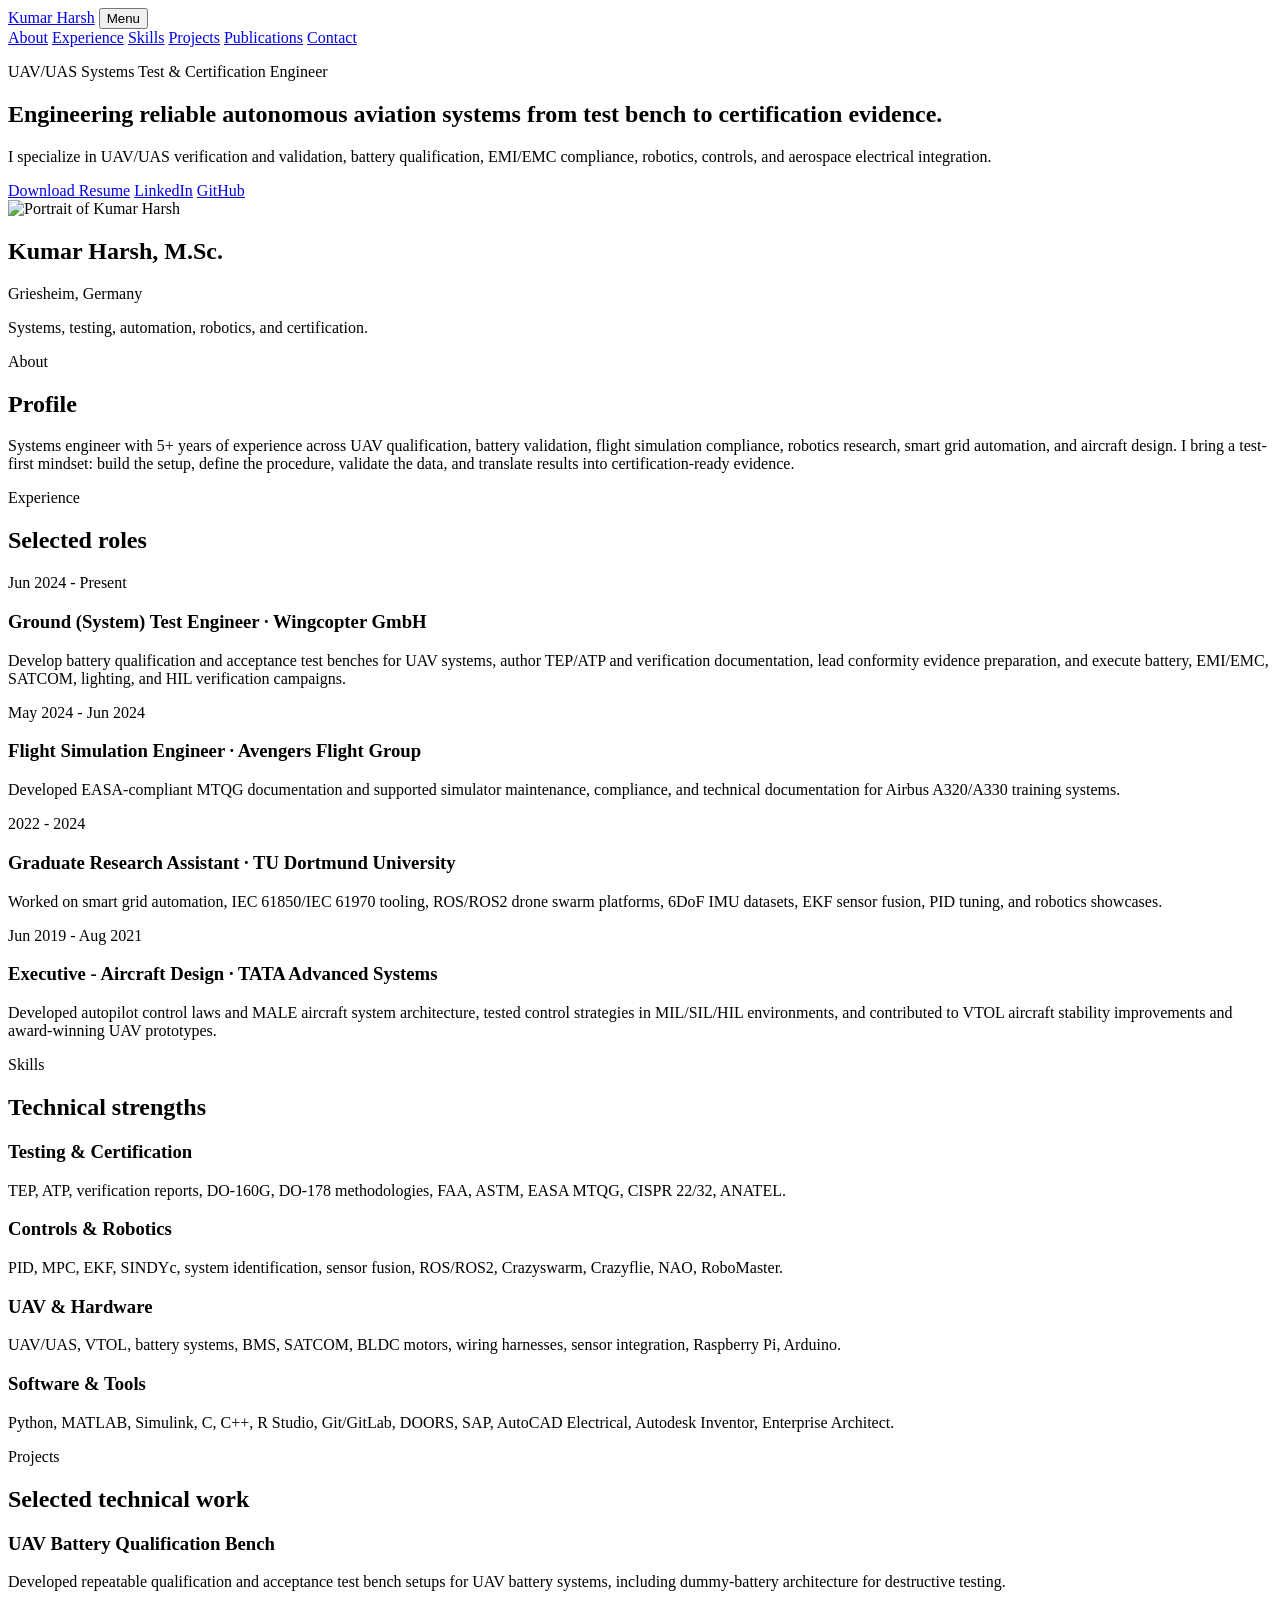
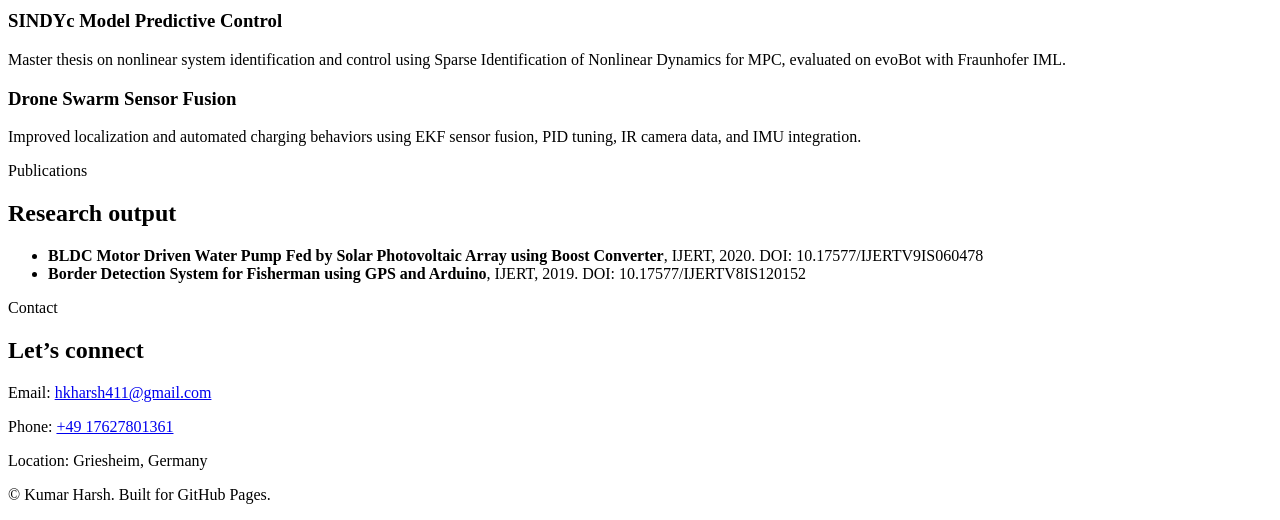
==== index.html @ a1ae2ff5 "Add files via upload" ====
<!DOCTYPE html>
<html lang="en">
<head>
  <meta charset="utf-8" />
  <meta name="viewport" content="width=device-width, initial-scale=1" />
  <meta name="description" content="Kumar Harsh - UAV/UAS Systems Test & Certification Engineer specializing in robotics, controls, validation, and aerospace systems." />
  <title>Kumar Harsh | UAV/UAS Systems Engineer</title>
  <link rel="stylesheet" href="styles.css" />
</head>
<body>
  <header class="site-header" id="top">
    <nav class="nav" aria-label="Main navigation">
      <a class="brand" href="#top">Kumar Harsh</a>
      <button class="nav-toggle" aria-expanded="false" aria-controls="nav-menu">Menu</button>
      <div class="nav-menu" id="nav-menu">
        <a href="#about">About</a>
        <a href="#experience">Experience</a>
        <a href="#skills">Skills</a>
        <a href="#projects">Projects</a>
        <a href="#publications">Publications</a>
        <a href="#contact">Contact</a>
      </div>
    </nav>
  </header>

  <main>
    <section class="hero section-shell">
      <div class="hero-copy">
        <p class="eyebrow">UAV/UAS Systems Test & Certification Engineer</p>
        <h1>Engineering reliable autonomous aviation systems from test bench to certification evidence.</h1>
        <p class="lead">I specialize in UAV/UAS verification and validation, battery qualification, EMI/EMC compliance, robotics, controls, and aerospace electrical integration.</p>
        <div class="hero-actions">
          <a class="button primary" href="assets/Kumar_Harsh_Professional_Resume.pdf" target="_blank" rel="noopener">Download Resume</a>
          <a class="button secondary" href="https://www.linkedin.com/in/hkharsh786/" target="_blank" rel="noopener">LinkedIn</a>
          <a class="button secondary" href="https://github.com/kumarharsh2070" target="_blank" rel="noopener">GitHub</a>
        </div>
      </div>
      <div class="hero-card" aria-label="Profile summary">
        <img src="assets/profile.jpeg" alt="Portrait of Kumar Harsh" />
        <div>
          <h2>Kumar Harsh, M.Sc.</h2>
          <p>Griesheim, Germany</p>
          <p>Systems, testing, automation, robotics, and certification.</p>
        </div>
      </div>
    </section>

    <section class="section-shell" id="about">
      <div class="section-heading">
        <p class="eyebrow">About</p>
        <h2>Profile</h2>
      </div>
      <p class="wide-text">Systems engineer with 5+ years of experience across UAV qualification, battery validation, flight simulation compliance, robotics research, smart grid automation, and aircraft design. I bring a test-first mindset: build the setup, define the procedure, validate the data, and translate results into certification-ready evidence.</p>
    </section>

    <section class="section-shell" id="experience">
      <div class="section-heading">
        <p class="eyebrow">Experience</p>
        <h2>Selected roles</h2>
      </div>
      <div class="timeline">
        <article>
          <span class="date">Jun 2024 - Present</span>
          <h3>Ground (System) Test Engineer · Wingcopter GmbH</h3>
          <p>Develop battery qualification and acceptance test benches for UAV systems, author TEP/ATP and verification documentation, lead conformity evidence preparation, and execute battery, EMI/EMC, SATCOM, lighting, and HIL verification campaigns.</p>
        </article>
        <article>
          <span class="date">May 2024 - Jun 2024</span>
          <h3>Flight Simulation Engineer · Avengers Flight Group</h3>
          <p>Developed EASA-compliant MTQG documentation and supported simulator maintenance, compliance, and technical documentation for Airbus A320/A330 training systems.</p>
        </article>
        <article>
          <span class="date">2022 - 2024</span>
          <h3>Graduate Research Assistant · TU Dortmund University</h3>
          <p>Worked on smart grid automation, IEC 61850/IEC 61970 tooling, ROS/ROS2 drone swarm platforms, 6DoF IMU datasets, EKF sensor fusion, PID tuning, and robotics showcases.</p>
        </article>
        <article>
          <span class="date">Jun 2019 - Aug 2021</span>
          <h3>Executive - Aircraft Design · TATA Advanced Systems</h3>
          <p>Developed autopilot control laws and MALE aircraft system architecture, tested control strategies in MIL/SIL/HIL environments, and contributed to VTOL aircraft stability improvements and award-winning UAV prototypes.</p>
        </article>
      </div>
    </section>

    <section class="section-shell" id="skills">
      <div class="section-heading">
        <p class="eyebrow">Skills</p>
        <h2>Technical strengths</h2>
      </div>
      <div class="skill-grid">
        <div><h3>Testing & Certification</h3><p>TEP, ATP, verification reports, DO-160G, DO-178 methodologies, FAA, ASTM, EASA MTQG, CISPR 22/32, ANATEL.</p></div>
        <div><h3>Controls & Robotics</h3><p>PID, MPC, EKF, SINDYc, system identification, sensor fusion, ROS/ROS2, Crazyswarm, Crazyflie, NAO, RoboMaster.</p></div>
        <div><h3>UAV & Hardware</h3><p>UAV/UAS, VTOL, battery systems, BMS, SATCOM, BLDC motors, wiring harnesses, sensor integration, Raspberry Pi, Arduino.</p></div>
        <div><h3>Software & Tools</h3><p>Python, MATLAB, Simulink, C, C++, R Studio, Git/GitLab, DOORS, SAP, AutoCAD Electrical, Autodesk Inventor, Enterprise Architect.</p></div>
      </div>
    </section>

    <section class="section-shell" id="projects">
      <div class="section-heading">
        <p class="eyebrow">Projects</p>
        <h2>Selected technical work</h2>
      </div>
      <div class="cards">
        <article><h3>UAV Battery Qualification Bench</h3><p>Developed repeatable qualification and acceptance test bench setups for UAV battery systems, including dummy-battery architecture for destructive testing.</p></article>
        <article><h3>SINDYc Model Predictive Control</h3><p>Master thesis on nonlinear system identification and control using Sparse Identification of Nonlinear Dynamics for MPC, evaluated on evoBot with Fraunhofer IML.</p></article>
        <article><h3>Drone Swarm Sensor Fusion</h3><p>Improved localization and automated charging behaviors using EKF sensor fusion, PID tuning, IR camera data, and IMU integration.</p></article>
      </div>
    </section>

    <section class="section-shell" id="publications">
      <div class="section-heading">
        <p class="eyebrow">Publications</p>
        <h2>Research output</h2>
      </div>
      <ul class="publication-list">
        <li><strong>BLDC Motor Driven Water Pump Fed by Solar Photovoltaic Array using Boost Converter</strong>, IJERT, 2020. DOI: 10.17577/IJERTV9IS060478</li>
        <li><strong>Border Detection System for Fisherman using GPS and Arduino</strong>, IJERT, 2019. DOI: 10.17577/IJERTV8IS120152</li>
      </ul>
    </section>

    <section class="section-shell contact" id="contact">
      <div class="section-heading">
        <p class="eyebrow">Contact</p>
        <h2>Let’s connect</h2>
      </div>
      <p>Email: <a href="mailto:hkharsh411@gmail.com">hkharsh411@gmail.com</a></p>
      <p>Phone: <a href="tel:+4917627801361">+49 17627801361</a></p>
      <p>Location: Griesheim, Germany</p>
    </section>
  </main>

  <footer>
    <p>© <span id="year"></span> Kumar Harsh. Built for GitHub Pages.</p>
  </footer>
  <script src="script.js"></script>
</body>
</html>
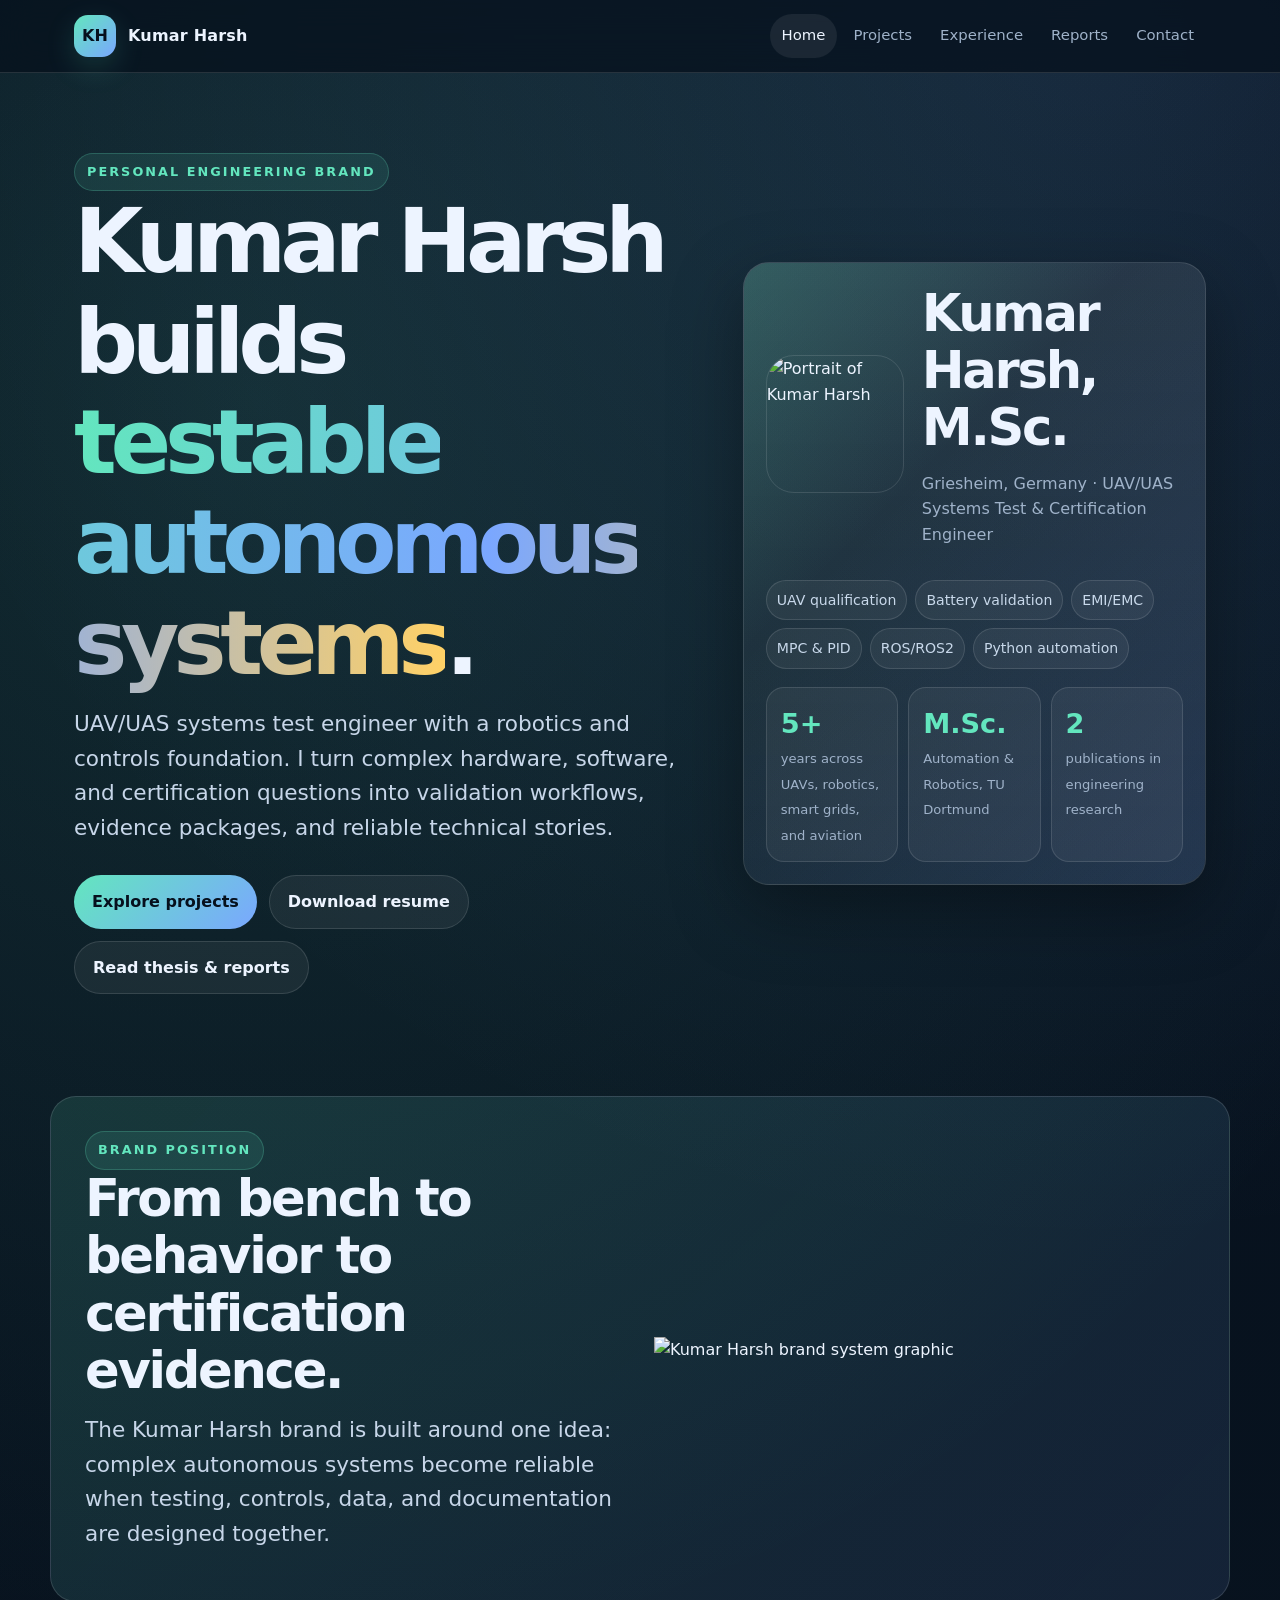
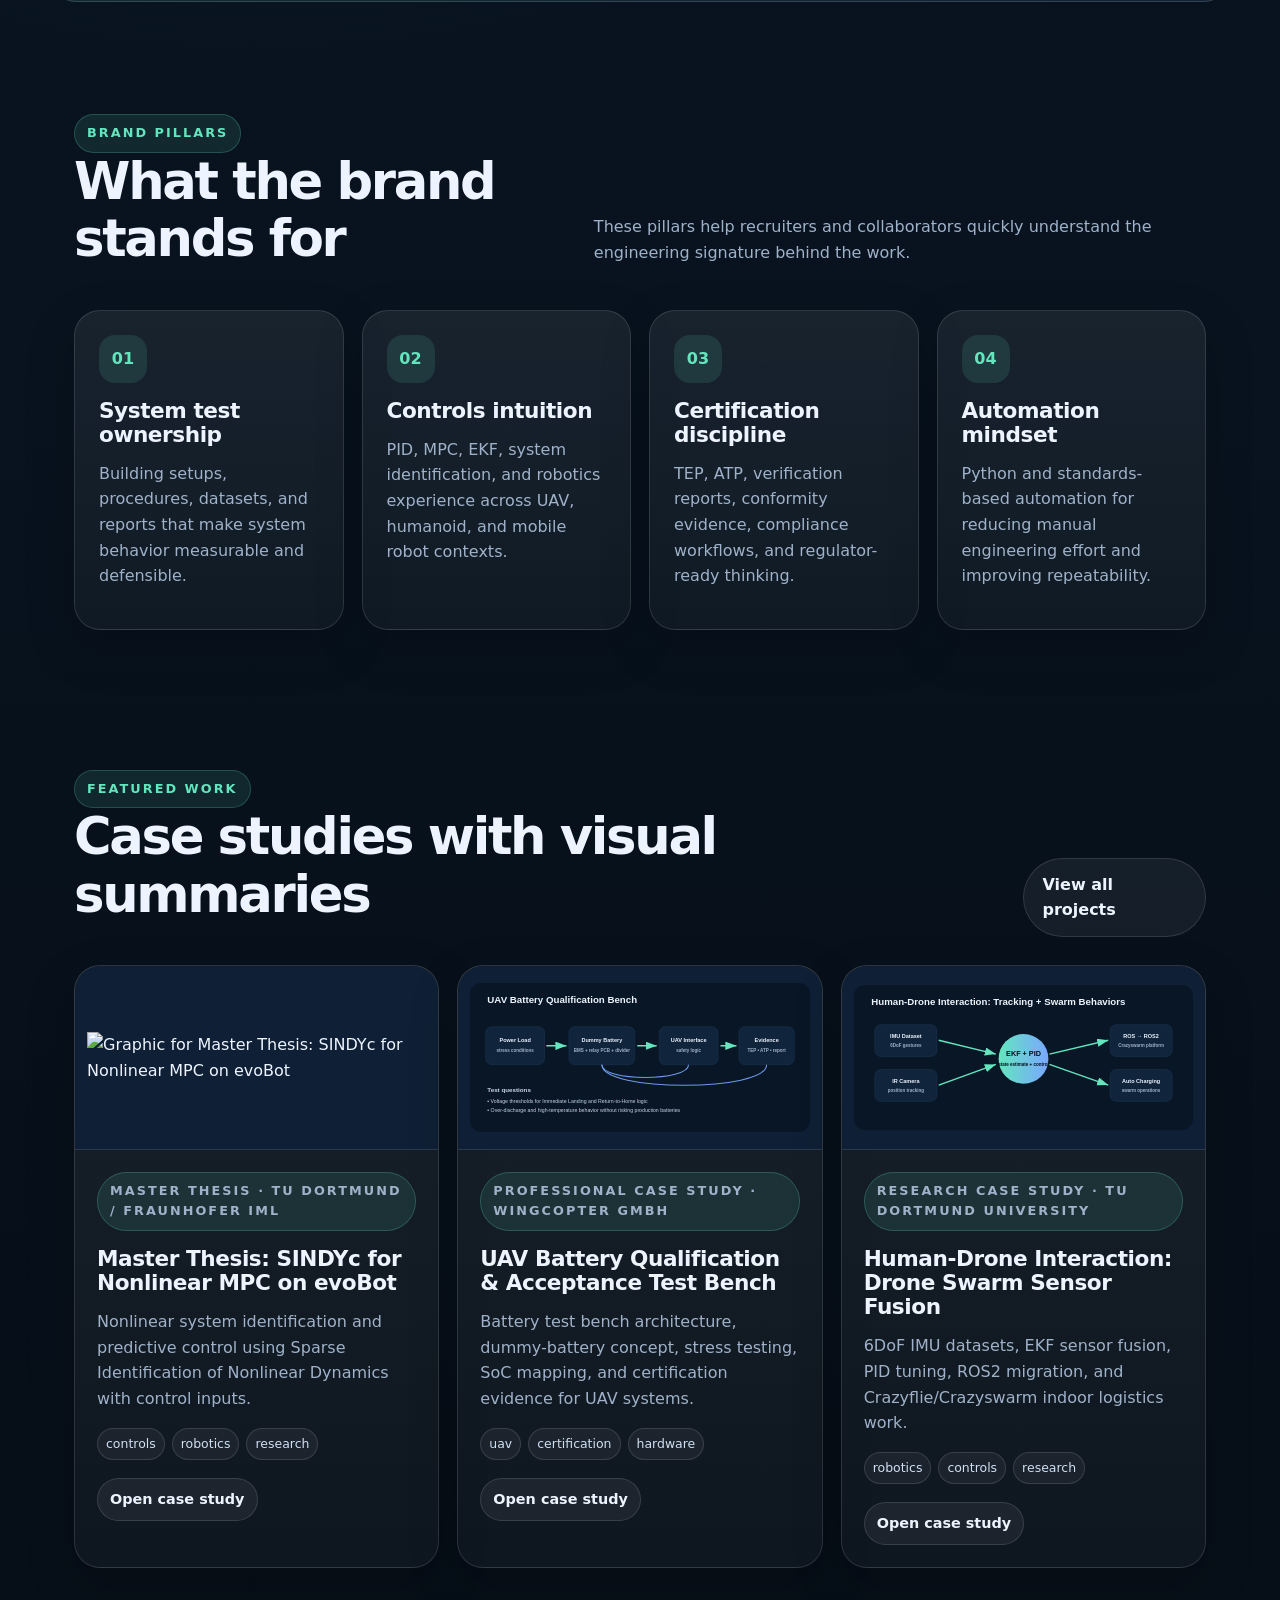
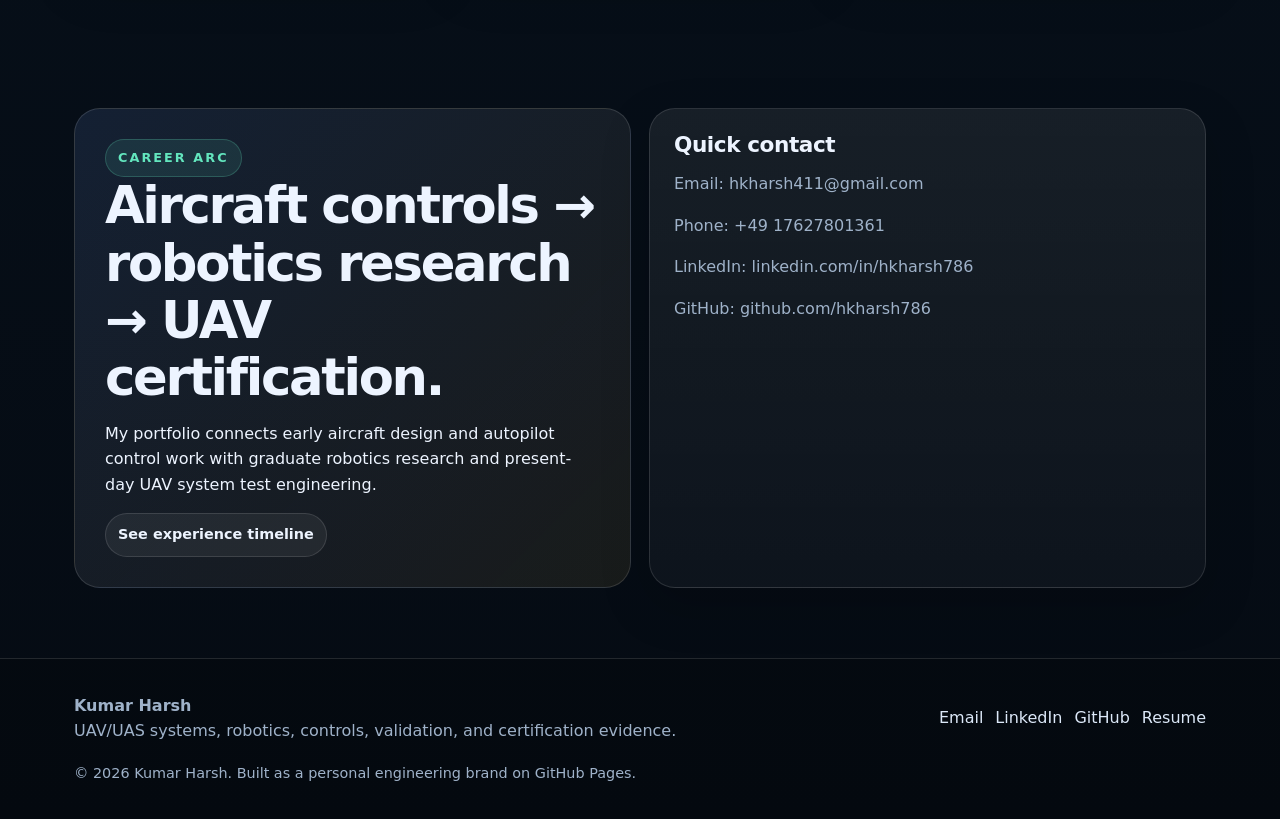
==== commit 01bf565a: "Your commit message" ====
--- a/index.html
+++ b/index.html
@@ -3,135 +3,158 @@
 <head>
   <meta charset="utf-8" />
   <meta name="viewport" content="width=device-width, initial-scale=1" />
-  <meta name="description" content="Kumar Harsh - UAV/UAS Systems Test & Certification Engineer specializing in robotics, controls, validation, and aerospace systems." />
-  <title>Kumar Harsh | UAV/UAS Systems Engineer</title>
+  <meta name="description" content="Kumar Harsh personal brand website for UAV systems test, certification, robotics, controls, and automation." />
+  <title>Kumar Harsh | UAV/UAS Systems Engineer Brand</title>
   <link rel="stylesheet" href="styles.css" />
 </head>
 <body>
-  <header class="site-header" id="top">
-    <nav class="nav" aria-label="Main navigation">
-      <a class="brand" href="#top">Kumar Harsh</a>
-      <button class="nav-toggle" aria-expanded="false" aria-controls="nav-menu">Menu</button>
-      <div class="nav-menu" id="nav-menu">
-        <a href="#about">About</a>
-        <a href="#experience">Experience</a>
-        <a href="#skills">Skills</a>
-        <a href="#projects">Projects</a>
-        <a href="#publications">Publications</a>
-        <a href="#contact">Contact</a>
-      </div>
-    </nav>
-  </header>
-
-  <main>
-    <section class="hero section-shell">
-      <div class="hero-copy">
-        <p class="eyebrow">UAV/UAS Systems Test & Certification Engineer</p>
-        <h1>Engineering reliable autonomous aviation systems from test bench to certification evidence.</h1>
-        <p class="lead">I specialize in UAV/UAS verification and validation, battery qualification, EMI/EMC compliance, robotics, controls, and aerospace electrical integration.</p>
+<a class="skip-link" href="#main">Skip to content</a>
+<header class="site-header">
+  <nav class="nav" aria-label="Main navigation">
+    <a class="brand-mark" href="index.html"><span class="brand-logo">KH</span><span>Kumar Harsh</span></a>
+    <button class="nav-toggle" aria-expanded="false" aria-controls="nav-links">Menu</button>
+    <div class="nav-links" id="nav-links">
+      <a class="active" href="index.html">Home</a>
+      <a href="projects.html">Projects</a>
+      <a href="experience.html">Experience</a>
+      <a href="reports.html">Reports</a>
+      <a href="contact.html">Contact</a>
+    </div>
+  </nav>
+</header>
+<main id="main">
+  <section class="hero">
+    <div class="container hero-grid">
+      <div>
+        <span class="kicker">Personal engineering brand</span>
+        <h1>Kumar Harsh builds <span class="gradient-text">testable autonomous systems</span>.</h1>
+        <p class="lead">UAV/UAS systems test engineer with a robotics and controls foundation. I turn complex hardware, software, and certification questions into validation workflows, evidence packages, and reliable technical stories.</p>
         <div class="hero-actions">
-          <a class="button primary" href="assets/Kumar_Harsh_Professional_Resume.pdf" target="_blank" rel="noopener">Download Resume</a>
-          <a class="button secondary" href="https://www.linkedin.com/in/hkharsh786/" target="_blank" rel="noopener">LinkedIn</a>
-          <a class="button secondary" href="https://github.com/kumarharsh2070" target="_blank" rel="noopener">GitHub</a>
+          <a class="button primary" href="projects.html">Explore projects</a>
+          <a class="button ghost" href="assets/resume/Kumar_Harsh_Professional_Resume.pdf" target="_blank" rel="noopener">Download resume</a>
+          <a class="button ghost" href="reports.html">Read thesis & reports</a>
         </div>
       </div>
-      <div class="hero-card" aria-label="Profile summary">
-        <img src="assets/profile.jpeg" alt="Portrait of Kumar Harsh" />
-        <div>
-          <h2>Kumar Harsh, M.Sc.</h2>
-          <p>Griesheim, Germany</p>
-          <p>Systems, testing, automation, robotics, and certification.</p>
+      <aside class="hero-card">
+        <div class="profile-wrap">
+          <img src="assets/profile.jpeg" alt="Portrait of Kumar Harsh" />
+          <div>
+            <h2>Kumar Harsh, M.Sc.</h2>
+            <p class="muted">Griesheim, Germany · UAV/UAS Systems Test & Certification Engineer</p>
+          </div>
         </div>
+        <div class="pill-list">
+          <span class="pill">UAV qualification</span><span class="pill">Battery validation</span><span class="pill">EMI/EMC</span><span class="pill">MPC & PID</span><span class="pill">ROS/ROS2</span><span class="pill">Python automation</span>
+        </div>
+        <div class="stat-grid">
+          <div class="stat"><strong>5+</strong><span>years across UAVs, robotics, smart grids, and aviation</span></div>
+          <div class="stat"><strong>M.Sc.</strong><span>Automation & Robotics, TU Dortmund</span></div>
+          <div class="stat"><strong>2</strong><span>publications in engineering research</span></div>
+        </div>
+      </aside>
+    </div>
+  </section>
+
+  <section class="section compact">
+    <div class="container brand-panel">
+      <div>
+        <span class="kicker">Brand position</span>
+        <h2>From bench to behavior to certification evidence.</h2>
+        <p class="lead">The Kumar Harsh brand is built around one idea: complex autonomous systems become reliable when testing, controls, data, and documentation are designed together.</p>
       </div>
-    </section>
+      <img src="assets/graphics/brand-system.svg" alt="Kumar Harsh brand system graphic" />
+    </div>
+  </section>
 
-    <section class="section-shell" id="about">
-      <div class="section-heading">
-        <p class="eyebrow">About</p>
-        <h2>Profile</h2>
+  <section class="section">
+    <div class="container">
+      <div class="section-head">
+        <div><span class="kicker">Brand pillars</span><h2>What the brand stands for</h2></div>
+        <p>These pillars help recruiters and collaborators quickly understand the engineering signature behind the work.</p>
       </div>
-      <p class="wide-text">Systems engineer with 5+ years of experience across UAV qualification, battery validation, flight simulation compliance, robotics research, smart grid automation, and aircraft design. I bring a test-first mindset: build the setup, define the procedure, validate the data, and translate results into certification-ready evidence.</p>
-    </section>
+      <div class="grid four">
+        <article class="card"><div class="icon">01</div><h3>System test ownership</h3><p>Building setups, procedures, datasets, and reports that make system behavior measurable and defensible.</p></article>
+        <article class="card"><div class="icon">02</div><h3>Controls intuition</h3><p>PID, MPC, EKF, system identification, and robotics experience across UAV, humanoid, and mobile robot contexts.</p></article>
+        <article class="card"><div class="icon">03</div><h3>Certification discipline</h3><p>TEP, ATP, verification reports, conformity evidence, compliance workflows, and regulator-ready thinking.</p></article>
+        <article class="card"><div class="icon">04</div><h3>Automation mindset</h3><p>Python and standards-based automation for reducing manual engineering effort and improving repeatability.</p></article>
+      </div>
+    </div>
+  </section>
 
-    <section class="section-shell" id="experience">
-      <div class="section-heading">
-        <p class="eyebrow">Experience</p>
-        <h2>Selected roles</h2>
+  <section class="section">
+    <div class="container">
+      <div class="section-head">
+        <div><span class="kicker">Featured work</span><h2>Case studies with visual summaries</h2></div>
+        <a class="button" href="projects.html">View all projects</a>
       </div>
-      <div class="timeline">
-        <article>
-          <span class="date">Jun 2024 - Present</span>
-          <h3>Ground (System) Test Engineer · Wingcopter GmbH</h3>
-          <p>Develop battery qualification and acceptance test benches for UAV systems, author TEP/ATP and verification documentation, lead conformity evidence preparation, and execute battery, EMI/EMC, SATCOM, lighting, and HIL verification campaigns.</p>
-        </article>
-        <article>
-          <span class="date">May 2024 - Jun 2024</span>
-          <h3>Flight Simulation Engineer · Avengers Flight Group</h3>
-          <p>Developed EASA-compliant MTQG documentation and supported simulator maintenance, compliance, and technical documentation for Airbus A320/A330 training systems.</p>
-        </article>
-        <article>
-          <span class="date">2022 - 2024</span>
-          <h3>Graduate Research Assistant · TU Dortmund University</h3>
-          <p>Worked on smart grid automation, IEC 61850/IEC 61970 tooling, ROS/ROS2 drone swarm platforms, 6DoF IMU datasets, EKF sensor fusion, PID tuning, and robotics showcases.</p>
-        </article>
-        <article>
-          <span class="date">Jun 2019 - Aug 2021</span>
-          <h3>Executive - Aircraft Design · TATA Advanced Systems</h3>
-          <p>Developed autopilot control laws and MALE aircraft system architecture, tested control strategies in MIL/SIL/HIL environments, and contributed to VTOL aircraft stability improvements and award-winning UAV prototypes.</p>
-        </article>
+      <div class="grid three">
+      <article class="card project-card" data-category="controls robotics research">
+        <div class="project-media"><img src="assets/graphics/sindyc-pipeline.svg" alt="Graphic for Master Thesis: SINDYc for Nonlinear MPC on evoBot" /></div>
+        <div class="project-body">
+          <p class="kicker">Master Thesis · TU Dortmund / Fraunhofer IML</p>
+          <h3>Master Thesis: SINDYc for Nonlinear MPC on evoBot</h3>
+          <p>Nonlinear system identification and predictive control using Sparse Identification of Nonlinear Dynamics with control inputs.</p>
+          <div class="project-tags"><span class="tag">controls</span><span class="tag">robotics</span><span class="tag">research</span></div>
+          <a class="button small" href="projects/master-thesis-sindyc-mpc.html">Open case study</a>
+        </div>
+      </article>
+      <article class="card project-card" data-category="uav certification hardware">
+        <div class="project-media"><img src="assets/graphics/uav-battery-bench.svg" alt="Graphic for UAV Battery Qualification &amp; Acceptance Test Bench" /></div>
+        <div class="project-body">
+          <p class="kicker">Professional Case Study · Wingcopter GmbH</p>
+          <h3>UAV Battery Qualification & Acceptance Test Bench</h3>
+          <p>Battery test bench architecture, dummy-battery concept, stress testing, SoC mapping, and certification evidence for UAV systems.</p>
+          <div class="project-tags"><span class="tag">uav</span><span class="tag">certification</span><span class="tag">hardware</span></div>
+          <a class="button small" href="projects/uav-battery-qualification.html">Open case study</a>
+        </div>
+      </article>
+      <article class="card project-card" data-category="robotics controls research">
+        <div class="project-media"><img src="assets/graphics/drone-sensor-fusion.svg" alt="Graphic for Human-Drone Interaction: Drone Swarm Sensor Fusion" /></div>
+        <div class="project-body">
+          <p class="kicker">Research Case Study · TU Dortmund University</p>
+          <h3>Human-Drone Interaction: Drone Swarm Sensor Fusion</h3>
+          <p>6DoF IMU datasets, EKF sensor fusion, PID tuning, ROS2 migration, and Crazyflie/Crazyswarm indoor logistics work.</p>
+          <div class="project-tags"><span class="tag">robotics</span><span class="tag">controls</span><span class="tag">research</span></div>
+          <a class="button small" href="projects/drone-swarm-sensor-fusion.html">Open case study</a>
+        </div>
+      </article>
       </div>
-    </section>
+    </div>
+  </section>
 
-    <section class="section-shell" id="skills">
-      <div class="section-heading">
-        <p class="eyebrow">Skills</p>
-        <h2>Technical strengths</h2>
+  <section class="section">
+    <div class="container grid two">
+      <div class="callout">
+        <span class="kicker">Career arc</span>
+        <h2>Aircraft controls → robotics research → UAV certification.</h2>
+        <p>My portfolio connects early aircraft design and autopilot control work with graduate robotics research and present-day UAV system test engineering.</p>
+        <a class="button small" href="experience.html">See experience timeline</a>
       </div>
-      <div class="skill-grid">
-        <div><h3>Testing & Certification</h3><p>TEP, ATP, verification reports, DO-160G, DO-178 methodologies, FAA, ASTM, EASA MTQG, CISPR 22/32, ANATEL.</p></div>
-        <div><h3>Controls & Robotics</h3><p>PID, MPC, EKF, SINDYc, system identification, sensor fusion, ROS/ROS2, Crazyswarm, Crazyflie, NAO, RoboMaster.</p></div>
-        <div><h3>UAV & Hardware</h3><p>UAV/UAS, VTOL, battery systems, BMS, SATCOM, BLDC motors, wiring harnesses, sensor integration, Raspberry Pi, Arduino.</p></div>
-        <div><h3>Software & Tools</h3><p>Python, MATLAB, Simulink, C, C++, R Studio, Git/GitLab, DOORS, SAP, AutoCAD Electrical, Autodesk Inventor, Enterprise Architect.</p></div>
+      <div class="card">
+        <h3>Quick contact</h3>
+        <p>Email: <a href="mailto:hkharsh411@gmail.com">hkharsh411@gmail.com</a></p>
+        <p>Phone: <a href="tel:+4917627801361">+49 17627801361</a></p>
+        <p>LinkedIn: <a href="https://www.linkedin.com/in/hkharsh786/" target="_blank" rel="noopener">linkedin.com/in/hkharsh786</a></p>
+        <p>GitHub: <a href="https://github.com/hkharsh786" target="_blank" rel="noopener">github.com/hkharsh786</a></p>
       </div>
-    </section>
-
-    <section class="section-shell" id="projects">
-      <div class="section-heading">
-        <p class="eyebrow">Projects</p>
-        <h2>Selected technical work</h2>
-      </div>
-      <div class="cards">
-        <article><h3>UAV Battery Qualification Bench</h3><p>Developed repeatable qualification and acceptance test bench setups for UAV battery systems, including dummy-battery architecture for destructive testing.</p></article>
-        <article><h3>SINDYc Model Predictive Control</h3><p>Master thesis on nonlinear system identification and control using Sparse Identification of Nonlinear Dynamics for MPC, evaluated on evoBot with Fraunhofer IML.</p></article>
-        <article><h3>Drone Swarm Sensor Fusion</h3><p>Improved localization and automated charging behaviors using EKF sensor fusion, PID tuning, IR camera data, and IMU integration.</p></article>
-      </div>
-    </section>
-
-    <section class="section-shell" id="publications">
-      <div class="section-heading">
-        <p class="eyebrow">Publications</p>
-        <h2>Research output</h2>
-      </div>
-      <ul class="publication-list">
-        <li><strong>BLDC Motor Driven Water Pump Fed by Solar Photovoltaic Array using Boost Converter</strong>, IJERT, 2020. DOI: 10.17577/IJERTV9IS060478</li>
-        <li><strong>Border Detection System for Fisherman using GPS and Arduino</strong>, IJERT, 2019. DOI: 10.17577/IJERTV8IS120152</li>
-      </ul>
-    </section>
-
-    <section class="section-shell contact" id="contact">
-      <div class="section-heading">
-        <p class="eyebrow">Contact</p>
-        <h2>Let’s connect</h2>
-      </div>
-      <p>Email: <a href="mailto:hkharsh411@gmail.com">hkharsh411@gmail.com</a></p>
-      <p>Phone: <a href="tel:+4917627801361">+49 17627801361</a></p>
-      <p>Location: Griesheim, Germany</p>
-    </section>
-  </main>
-
-  <footer>
-    <p>© <span id="year"></span> Kumar Harsh. Built for GitHub Pages.</p>
-  </footer>
-  <script src="script.js"></script>
+    </div>
+  </section>
+</main>
+<footer class="footer">
+  <div class="container footer-grid">
+    <div>
+      <strong>Kumar Harsh</strong><br />
+      <span>UAV/UAS systems, robotics, controls, validation, and certification evidence.</span>
+    </div>
+    <div class="mini-links">
+      <a href="mailto:hkharsh411@gmail.com">Email</a>
+      <a href="https://www.linkedin.com/in/hkharsh786/" target="_blank" rel="noopener">LinkedIn</a>
+      <a href="https://github.com/hkharsh786" target="_blank" rel="noopener">GitHub</a>
+      <a href="assets/resume/Kumar_Harsh_Professional_Resume.pdf" target="_blank" rel="noopener">Resume</a>
+    </div>
+  </div>
+  <div class="container" style="margin-top:18px;font-size:.9rem">© <span id="year"></span> Kumar Harsh. Built as a personal engineering brand on GitHub Pages.</div>
+</footer>
+<script src="script.js"></script>
 </body>
 </html>
--- a/styles.css
+++ b/styles.css
@@ -0,0 +1,71 @@
+:root{
+  --bg:#07111f;
+  --bg-soft:#0d1b2d;
+  --panel:#101f33;
+  --panel-2:#12263f;
+  --text:#edf4ff;
+  --muted:#9fb2c9;
+  --line:rgba(255,255,255,.12);
+  --accent:#63e6be;
+  --accent-2:#7aa7ff;
+  --accent-3:#ffd166;
+  --danger:#ff7a90;
+  --shadow:0 24px 70px rgba(0,0,0,.35);
+  --radius:26px;
+  --radius-sm:16px;
+  --max:1180px;
+}
+*{box-sizing:border-box}
+html{scroll-behavior:smooth}
+body{
+  margin:0;
+  font-family:Inter,ui-sans-serif,system-ui,-apple-system,BlinkMacSystemFont,"Segoe UI",sans-serif;
+  background:
+    radial-gradient(circle at 20% 10%, rgba(99,230,190,.13), transparent 34%),
+    radial-gradient(circle at 85% 0%, rgba(122,167,255,.13), transparent 30%),
+    linear-gradient(180deg,#06101d 0%,#08131f 48%,#050b13 100%);
+  color:var(--text);
+  line-height:1.6;
+}
+a{color:inherit;text-decoration:none}
+img{max-width:100%;display:block}
+.container{max-width:var(--max);margin:0 auto;padding:0 24px}
+.skip-link{position:absolute;left:-999px;top:auto;background:#fff;color:#000;padding:10px;border-radius:8px;z-index:1000}
+.skip-link:focus{left:16px;top:16px}
+.site-header{position:sticky;top:0;z-index:100;backdrop-filter:blur(18px);background:rgba(6,16,29,.75);border-bottom:1px solid var(--line)}
+.nav{max-width:var(--max);margin:0 auto;padding:14px 24px;display:flex;align-items:center;justify-content:space-between;gap:18px}
+.brand-mark{display:flex;align-items:center;gap:12px;font-weight:800;letter-spacing:.2px}
+.brand-logo{width:42px;height:42px;border-radius:14px;display:grid;place-items:center;color:#06101d;background:linear-gradient(135deg,var(--accent),var(--accent-2));font-weight:900;box-shadow:0 10px 30px rgba(99,230,190,.16)}
+.nav-links{display:flex;align-items:center;gap:4px;flex-wrap:wrap;justify-content:flex-end}
+.nav-links a{font-size:.93rem;color:var(--muted);padding:10px 12px;border-radius:999px}
+.nav-links a:hover,.nav-links a.active{color:var(--text);background:rgba(255,255,255,.07)}
+.nav-toggle{display:none;background:rgba(255,255,255,.08);color:var(--text);border:1px solid var(--line);border-radius:999px;padding:9px 14px}
+.hero{padding:80px 0 60px;position:relative;overflow:hidden}
+.hero-grid{display:grid;grid-template-columns:1.15fr .85fr;gap:42px;align-items:center}
+.kicker{display:inline-flex;align-items:center;gap:8px;font-size:.8rem;text-transform:uppercase;letter-spacing:.16em;font-weight:800;color:var(--accent);background:rgba(99,230,190,.1);border:1px solid rgba(99,230,190,.22);padding:8px 12px;border-radius:999px}
+h1,h2,h3,h4{line-height:1.12;margin:0 0 14px}
+h1{font-size:clamp(2.7rem,7vw,6.4rem);letter-spacing:-.07em}
+h2{font-size:clamp(2rem,4vw,3.7rem);letter-spacing:-.045em}
+h3{font-size:1.35rem;letter-spacing:-.02em}
+p{margin:0 0 16px}.lead{font-size:clamp(1.08rem,2vw,1.35rem);color:#c7d6e9;max-width:760px}.muted{color:var(--muted)}
+.gradient-text{background:linear-gradient(90deg,var(--accent),var(--accent-2) 60%,var(--accent-3));-webkit-background-clip:text;background-clip:text;color:transparent}
+.hero-actions{display:flex;flex-wrap:wrap;gap:12px;margin-top:30px}.button{display:inline-flex;align-items:center;justify-content:center;gap:9px;padding:13px 18px;border-radius:999px;border:1px solid var(--line);font-weight:800;transition:.2s ease;background:rgba(255,255,255,.06)}
+.button:hover{transform:translateY(-2px);background:rgba(255,255,255,.1)}.button.primary{background:linear-gradient(135deg,var(--accent),var(--accent-2));color:#06101d;border:0}.button.ghost{color:var(--text)}.button.small{padding:9px 12px;font-size:.9rem}.button.disabled{opacity:.55;cursor:not-allowed;pointer-events:none}
+.hero-card{background:linear-gradient(180deg,rgba(255,255,255,.08),rgba(255,255,255,.03));border:1px solid var(--line);border-radius:var(--radius);box-shadow:var(--shadow);padding:22px;position:relative;overflow:hidden}
+.hero-card:before{content:"";position:absolute;inset:-1px;background:linear-gradient(135deg,rgba(99,230,190,.28),transparent 36%,rgba(122,167,255,.22));opacity:.7;pointer-events:none}.hero-card>*{position:relative}.profile-wrap{display:grid;grid-template-columns:138px 1fr;gap:18px;align-items:center}.profile-wrap img{width:138px;height:138px;border-radius:28px;object-fit:cover;border:1px solid var(--line)}
+.pill-list{display:flex;flex-wrap:wrap;gap:8px;margin-top:16px}.pill{border:1px solid var(--line);background:rgba(255,255,255,.05);border-radius:999px;padding:8px 10px;color:#c8d8ea;font-size:.88rem}
+.stat-grid{display:grid;grid-template-columns:repeat(3,1fr);gap:10px;margin-top:18px}.stat{background:rgba(255,255,255,.05);border:1px solid var(--line);border-radius:18px;padding:14px}.stat strong{font-size:1.7rem;display:block;color:var(--accent)}.stat span{font-size:.82rem;color:var(--muted)}
+.section{padding:70px 0}.section.compact{padding:42px 0}.section-head{display:flex;align-items:flex-end;justify-content:space-between;gap:28px;margin-bottom:28px}.section-head p{max-width:650px;color:var(--muted)}
+.grid{display:grid;gap:18px}.grid.two{grid-template-columns:repeat(2,1fr)}.grid.three{grid-template-columns:repeat(3,1fr)}.grid.four{grid-template-columns:repeat(4,1fr)}
+.card{background:linear-gradient(180deg,rgba(255,255,255,.07),rgba(255,255,255,.035));border:1px solid var(--line);border-radius:var(--radius);padding:24px;box-shadow:0 18px 50px rgba(0,0,0,.18)}.card:hover{border-color:rgba(99,230,190,.35)}.card .icon{width:48px;height:48px;border-radius:16px;background:rgba(99,230,190,.12);display:grid;place-items:center;margin-bottom:16px;color:var(--accent);font-weight:900}.card p,.case-meta p{color:var(--muted)}
+.brand-panel{background:linear-gradient(135deg,rgba(99,230,190,.13),rgba(122,167,255,.11));border:1px solid rgba(255,255,255,.13);border-radius:var(--radius);padding:34px;display:grid;grid-template-columns:1fr 1fr;gap:28px;align-items:center}
+.logo-wall{display:grid;grid-template-columns:repeat(2,1fr);gap:12px}.logo-tile{border:1px solid var(--line);background:rgba(6,16,29,.42);border-radius:20px;padding:18px;font-weight:800;color:#d7e4f5}
+.timeline{position:relative}.timeline:before{content:"";position:absolute;left:20px;top:6px;bottom:6px;width:2px;background:linear-gradient(var(--accent),var(--accent-2))}.timeline-item{position:relative;padding-left:58px;margin:0 0 28px}.timeline-item:before{content:"";position:absolute;left:10px;top:3px;width:22px;height:22px;border-radius:999px;background:var(--bg);border:3px solid var(--accent)}.timeline-item .date{font-size:.86rem;color:var(--accent);font-weight:900;text-transform:uppercase;letter-spacing:.08em}.timeline-item p{color:var(--muted)}
+.project-card{display:flex;flex-direction:column;min-height:100%;overflow:hidden;padding:0}.project-media{height:184px;background:#0f1f35;border-bottom:1px solid var(--line);display:grid;place-items:center;padding:12px}.project-body{padding:22px}.project-tags{display:flex;flex-wrap:wrap;gap:7px;margin:12px 0 18px}.tag{font-size:.78rem;color:#cfe0f5;border:1px solid rgba(255,255,255,.13);background:rgba(255,255,255,.05);padding:5px 8px;border-radius:999px}
+.case-hero{padding:56px 0 32px}.case-layout{display:grid;grid-template-columns:1fr 320px;gap:26px;align-items:start}.side-card{position:sticky;top:92px}.case-section{background:rgba(255,255,255,.045);border:1px solid var(--line);border-radius:var(--radius);padding:28px;margin-bottom:18px}.case-section h2{font-size:2rem}.case-list{padding-left:20px;color:#c5d6ea}.case-list li{margin:8px 0}.diagram{background:#081625;border:1px solid var(--line);border-radius:22px;padding:16px;margin:18px 0}.diagram img{width:100%;height:auto;border-radius:12px}.report-box{border:1px dashed rgba(99,230,190,.45);background:rgba(99,230,190,.06);border-radius:22px;padding:18px;margin-top:18px}.report-status{font-size:.9rem;color:#b9cbe1;margin-top:8px}.report-status.missing{color:var(--accent-3)}
+.metric-row{display:grid;grid-template-columns:repeat(3,1fr);gap:12px}.metric{border:1px solid var(--line);border-radius:18px;padding:16px;background:rgba(255,255,255,.04)}.metric strong{display:block;font-size:1.8rem;color:var(--accent)}.metric span{color:var(--muted);font-size:.9rem}
+.callout{background:linear-gradient(135deg,rgba(122,167,255,.12),rgba(255,209,102,.08));border:1px solid rgba(255,255,255,.13);border-radius:var(--radius);padding:30px}.footer{border-top:1px solid var(--line);padding:34px 0;color:var(--muted);background:rgba(0,0,0,.2)}.footer-grid{display:flex;justify-content:space-between;gap:20px;align-items:center;flex-wrap:wrap}.footer a{color:#dce8f8}.mini-links{display:flex;gap:12px;flex-wrap:wrap}
+.table{width:100%;border-collapse:collapse;overflow:hidden;border-radius:18px}.table th,.table td{padding:14px;border-bottom:1px solid var(--line);text-align:left;vertical-align:top}.table th{color:#eef6ff}.table td{color:#b9cbe1}.breadcrumbs{font-size:.9rem;color:var(--muted);margin-bottom:20px}.breadcrumbs a{color:#dce8f8}.filter-bar{display:flex;gap:10px;flex-wrap:wrap;margin-bottom:22px}.filter{border:1px solid var(--line);background:rgba(255,255,255,.05);color:var(--text);border-radius:999px;padding:10px 14px;cursor:pointer}.filter.active{background:linear-gradient(135deg,var(--accent),var(--accent-2));color:#06101d;border:0;font-weight:900}
+.notice{border-left:4px solid var(--accent-3);padding:14px 16px;background:rgba(255,209,102,.08);border-radius:14px;color:#f5e3b5}.toc a{display:block;padding:10px 0;border-bottom:1px solid var(--line);color:#cfe0f5}.toc a:hover{color:var(--accent)}
+@media(max-width:900px){.hero-grid,.brand-panel,.case-layout,.grid.two,.grid.three,.grid.four{grid-template-columns:1fr}.side-card{position:static}.section-head{display:block}.profile-wrap{grid-template-columns:96px 1fr}.profile-wrap img{width:96px;height:96px;border-radius:22px}.metric-row,.stat-grid{grid-template-columns:1fr}.nav-toggle{display:inline-flex}.nav-links{display:none;position:absolute;left:16px;right:16px;top:72px;background:#081625;border:1px solid var(--line);border-radius:20px;padding:10px;box-shadow:var(--shadow)}.nav-links.open{display:grid}.nav-links a{border-radius:14px}h1{font-size:3.2rem}.hero{padding-top:48px}}
+@media(max-width:520px){.container,.nav{padding-left:16px;padding-right:16px}.hero-actions{display:grid}.button{width:100%}.section{padding:48px 0}.card,.case-section,.brand-panel{padding:20px}.project-media{height:140px}}
